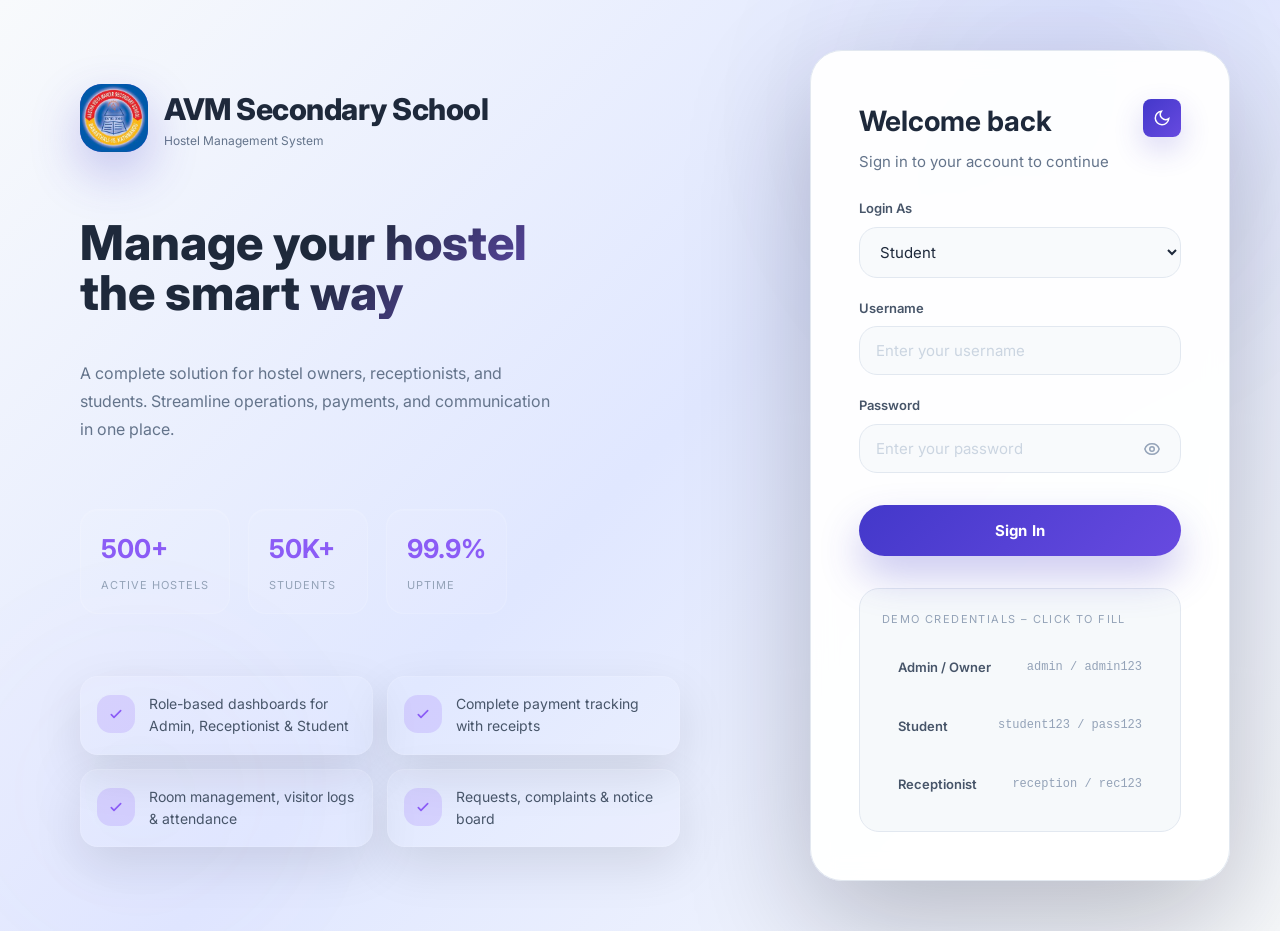
==== login.html @ 101026a2 "chagned index to login.html" ====
<!DOCTYPE html>
<html lang="en">
<head>
  <meta charset="UTF-8">
  <meta name="viewport" content="width=device-width, initial-scale=1.0">
  <title>Aastha Vidhya Mandir – Login</title>
  <link rel="stylesheet" href="styles.css">
</head>
<body>
<div class="login-page animate-gradient">
  <!-- Left Panel -->
  <div class="login-left">
    <div class="login-logo">
      <div class="login-logo-icon" id="loginLogoIcon">
        <img class="login-logo-img" src="logo.png" alt="AVM Logo" onerror="this.style.display='none'; this.parentElement.classList.add('logo-fallback');">
        <svg class="logo-fallback-icon" fill="none" viewBox="0 0 24 24" stroke="currentColor"><path stroke-linecap="round" stroke-linejoin="round" stroke-width="2" d="M3 12l2-2m0 0l7-7 7 7M5 10v10a1 1 0 001 1h3m10-11l2 2m-2-2v10a1 1 0 01-1 1h-3m-6 0a1 1 0 001-1v-4a1 1 0 011-1h2a1 1 0 011 1v4a1 1 0 001 1m-6 0h6"/></svg>
      </div>
      <div>
        <div class="login-logo-name">AVM Secondary School</div>
        <div class="login-logo-sub">Hostel Management System</div>
      </div>
    </div>

    <div class="login-headline">Manage your hostel<br>the smart way</div>
    <div class="login-subtext">A complete solution for hostel owners, receptionists, and students. Streamline operations, payments, and communication in one place.</div>

    <div class="login-stats">
      <div class="login-stat">
        <div class="login-stat-num">500+</div>
        <div class="login-stat-label">Active Hostels</div>
      </div>
      <div class="login-stat">
        <div class="login-stat-num">50K+</div>
        <div class="login-stat-label">Students</div>
      </div>
      <div class="login-stat">
        <div class="login-stat-num">99.9%</div>
        <div class="login-stat-label">Uptime</div>
      </div>
    </div>

    <div class="login-features">
      <div class="login-feature">
        <div class="login-feature-icon"><svg fill="none" viewBox="0 0 24 24" stroke="currentColor"><path stroke-linecap="round" stroke-linejoin="round" stroke-width="2.5" d="M5 13l4 4L19 7"/></svg></div>
        Role-based dashboards for Admin, Receptionist & Student
      </div>
      <div class="login-feature">
        <div class="login-feature-icon"><svg fill="none" viewBox="0 0 24 24" stroke="currentColor"><path stroke-linecap="round" stroke-linejoin="round" stroke-width="2.5" d="M5 13l4 4L19 7"/></svg></div>
        Complete payment tracking with receipts
      </div>
      <div class="login-feature">
        <div class="login-feature-icon"><svg fill="none" viewBox="0 0 24 24" stroke="currentColor"><path stroke-linecap="round" stroke-linejoin="round" stroke-width="2.5" d="M5 13l4 4L19 7"/></svg></div>
        Room management, visitor logs & attendance
      </div>
      <div class="login-feature">
        <div class="login-feature-icon"><svg fill="none" viewBox="0 0 24 24" stroke="currentColor"><path stroke-linecap="round" stroke-linejoin="round" stroke-width="2.5" d="M5 13l4 4L19 7"/></svg></div>
        Requests, complaints & notice board
      </div>
    </div>
  </div>

  <!-- Right Panel -->
  <div class="login-right">
    <div class="login-card">
      <div class="login-card-header">
        <div>
          <div class="login-card-title">Welcome back</div>
          <div class="login-card-subtitle">Sign in to your account to continue</div>
        </div>
        <button class="theme-toggle-btn card-theme-toggle" id="themeToggleBtn" onclick="toggleTheme()" title="Toggle dark/light mode"></button>
      </div>

      <form id="loginForm" onsubmit="handleLogin(event)">
        <div class="form-group">
          <label class="form-label" for="role">Login As</label>
          <select class="form-control" id="role" required>
            <option value="student">Student</option>
            <option value="admin">Admin / Owner</option>
            <option value="receptionist">Receptionist</option>
          </select>
        </div>

        <div class="form-group">
          <label class="form-label" for="username">Username</label>
          <input class="form-control" type="text" id="username" placeholder="Enter your username" autocomplete="username" required>
        </div>

        <div class="form-group">
          <label class="form-label" for="password">Password</label>
          <div class="password-wrapper">
            <input class="form-control" type="password" id="password" placeholder="Enter your password" autocomplete="current-password" required>
            <button type="button" class="password-toggle" id="passwordToggle" onclick="togglePassword()">
              <svg fill="none" viewBox="0 0 24 24" stroke="currentColor" width="18" height="18"><path stroke-linecap="round" stroke-linejoin="round" stroke-width="2" d="M15 12a3 3 0 11-6 0 3 3 0 016 0z"/><path stroke-linecap="round" stroke-linejoin="round" stroke-width="2" d="M2.458 12C3.732 7.943 7.523 5 12 5c4.478 0 8.268 2.943 9.542 7-1.274 4.057-5.064 7-9.542 7-4.477 0-8.268-2.943-9.542-7z"/></svg>
            </button>
          </div>
        </div>

        <button type="submit" class="btn-login">Sign In</button>
      </form>

      <div class="demo-creds">
        <div class="demo-creds-title">Demo Credentials – Click to fill</div>
        <div class="demo-cred-item" onclick="fillCred('admin','admin123','admin')">
          <span class="role">Admin / Owner</span>
          <span class="creds">admin / admin123</span>
        </div>
        <div class="demo-cred-item" onclick="fillCred('student123','pass123','student')">
          <span class="role">Student</span>
          <span class="creds">student123 / pass123</span>
        </div>
        <div class="demo-cred-item" onclick="fillCred('reception','rec123','receptionist')">
          <span class="role">Receptionist</span>
          <span class="creds">reception / rec123</span>
        </div>
      </div>
    </div>
  </div>
</div>

<div class="notifications-container"></div>
<script src="script.js"></script>
</body>
</html>
---- styles.css ----
/* ==========================================
   HOSTEL MANAGEMENT SYSTEM - MODERN STYLES
   ========================================== */

@import url('https://fonts.googleapis.com/css2?family=Inter:wght@300;400;500;600;700;800&display=swap');

:root {
  --primary: #4338ca;
  --primary-dark: #312e81;
  --primary-light: #c7d2fe;
  --secondary: #8b5cf6;
  --success: #10b981;
  --success-light: #d1fae5;
  --warning: #f59e0b;
  --warning-light: #fef3c7;
  --danger: #ef4444;
  --danger-light: #fee2e2;
  --info: #0ea5e9;
  --info-light: #bae6fd;
  --sidebar-bg: #0b1226;
  --sidebar-width: 260px;
  --bg: #eff6ff;
  --surface: #ffffff;
  --surface-2: #f8fafc;
  --text: #1e293b;
  --text-2: #475569;
  --text-3: #64748b;
  --border: #e2e8f0;
  --border-dark: #cbd5e1;
  --shadow-sm: 0 1px 2px rgba(0,0,0,0.05);
  --shadow: 0 1px 3px rgba(0,0,0,0.1),0 1px 2px rgba(0,0,0,0.06);
  --shadow-md: 0 4px 6px rgba(0,0,0,0.07),0 2px 4px rgba(0,0,0,0.06);
  --shadow-lg: 0 10px 15px rgba(0,0,0,0.1),0 4px 6px rgba(0,0,0,0.05);
  --shadow-xl: 0 20px 25px rgba(0,0,0,0.1),0 10px 10px rgba(0,0,0,0.04);
  --radius: 8px;
  --radius-lg: 12px;
  --radius-xl: 16px;
  --radius-full: 9999px;
  --transition: all 0.2s ease;
} 

/* Dark Mode */
[data-theme="dark"] {
  --bg: #0a0e27;
  --surface: #151e3f;
  --surface-2: #1e293b;
  --text: #f1f5f9;
  --text-2: #cbd5e1;
  --text-3: #94a3b8;
  --border: #2d3b54;
  --border-dark: #3d4f66;
  --shadow: 0 1px 3px rgba(0,0,0,0.4),0 1px 2px rgba(0,0,0,0.3);
  --shadow-md: 0 4px 6px rgba(0,0,0,0.4),0 2px 4px rgba(0,0,0,0.3);
  --shadow-lg: 0 10px 15px rgba(0,0,0,0.4),0 4px 6px rgba(0,0,0,0.3);
  --shadow-xl: 0 20px 25px rgba(0,0,0,0.4),0 10px 10px rgba(0,0,0,0.3);
}

[data-theme="dark"] .sidebar {
  --sidebar-bg: #0f1729;
}

[data-theme="dark"] .topbar {
  background: #151e3f;
  border-bottom-color: #2d3b54;
}

/* Light Mode - Sidebar & Menu */
[data-theme="light"] .sidebar {
  background: #ffffff;
  border-right: 1px solid #e2e8f0;
}

[data-theme="light"] .sidebar-header,
[data-theme="light"] .sidebar-footer {
  border-color: #e2e8f0;
}

[data-theme="light"] .sidebar-logo {
  background: linear-gradient(135deg,var(--primary),var(--secondary));
}

[data-theme="light"] .sidebar-brand,
[data-theme="light"] .sidebar-brand-sub,
[data-theme="light"] .sidebar-user-name,
[data-theme="light"] .sidebar-user-role,
[data-theme="light"] .sidebar-logout,
[data-theme="light"] .sidebar-section-label {
  color: #1e293b;
}

[data-theme="light"] .sidebar-user {
  background: #f8fafc;
}

[data-theme="light"] .sidebar-logout {
  color: #475569;
}

[data-theme="light"] .nav-item {
  color: #475569;
  background: transparent;
}

[data-theme="light"] .nav-item:hover,
[data-theme="light"] .nav-item.active {
  background: #eff6ff;
  color: var(--primary);
}

[data-theme="light"] .nav-item svg {
  color: #475569;
}

[data-theme="light"] .nav-item.active svg,
[data-theme="light"] .nav-item:hover svg {
  color: var(--primary);
}

[data-theme="light"] .topbar {
  background: #ffffff;
  border-bottom-color: #e2e8f0;
}

[data-theme="light"] .topbar-title,
[data-theme="light"] .topbar-search input,
[data-theme="light"] .topbar-btn,
[data-theme="light"] .topbar-user-name {
  color: #1e293b;
}

[data-theme="light"] .topbar-btn {
  background: #f8fafc;
  border-color: #e2e8f0;
}

[data-theme="light"] .topbar-btn:hover {
  background: #e2e8f0;
}

[data-theme="light"] .topbar-search {
  background: #f8fafc;
  border-color: #e2e8f0;
}

[data-theme="light"] .topbar-search svg {
  color: #94a3b8;
}

/* Light Mode - Login Page */
[data-theme="light"] .login-page {
  background: linear-gradient(135deg,#f8fafc 0%,#e0e7ff 50%,#f8fafc 100%);
}

[data-theme="light"] .login-page::before {
  background: radial-gradient(circle,rgba(67,56,202,0.08) 0%,transparent 70%);
}

[data-theme="light"] .login-page::after {
  background: radial-gradient(circle,rgba(139,92,246,0.05) 0%,transparent 70%);
}

[data-theme="light"] .login-left {
  color: #1e293b;
}

[data-theme="light"] .login-headline {
  background: linear-gradient(135deg,#1e293b 40%,var(--secondary));
  -webkit-background-clip: text;
  -webkit-text-fill-color: transparent;
  background-clip: text;
}

[data-theme="light"] .login-feature {
  color: #475569;
}

[data-theme="light"] .login-subtext {
  color: #64748b;
}

[data-theme="light"] .login-stat-label {
  color: #94a3b8;
}

[data-theme="light"] .login-logo-name {
  color: #1e293b;
}

[data-theme="light"] .login-logo-sub {
  color: #64748b;
}

[data-theme="light"] .login-card {
  background: rgba(255,255,255,0.95);
  border-color: #e2e8f0;
  backdrop-filter: blur(12px);
}

[data-theme="light"] .login-card-title {
  color: #1e293b;
}

[data-theme="light"] .login-card-subtitle {
  color: #64748b;
}

[data-theme="light"] .form-label {
  color: #475569;
}

[data-theme="light"] .form-control {
  background: #f8fafc;
  border-color: #e2e8f0;
  color: #1e293b;
}

[data-theme="light"] .form-control:focus {
  background: #ffffff;
  border-color: var(--primary);
}

[data-theme="light"] .form-control::placeholder {
  color: #cbd5e1;
}

[data-theme="light"] .form-control option {
  background: #ffffff;
  color: #1e293b;
}

[data-theme="light"] .password-toggle {
  color: #94a3b8;
}

[data-theme="light"] .password-toggle:hover {
  color: #475569;
}

[data-theme="light"] .btn-login {
  background: linear-gradient(135deg,var(--primary),var(--secondary));
  background-size: 200% 200%;
  animation: gradient 5s ease infinite;
  color: white;
}

[data-theme="light"] .demo-creds {
  background: rgba(241,245,249,0.6);
  border-color: #e2e8f0;
}

[data-theme="light"] .demo-creds-title {
  color: #94a3b8;
}

[data-theme="light"] .demo-cred-item {
  color: #64748b;
  border-bottom-color: #e2e8f0;
}

[data-theme="light"] .demo-cred-item:hover {
  color: #1e293b;
}

[data-theme="light"] .demo-cred-item .role {
  color: #475569;
}

[data-theme="light"] .demo-cred-item .creds {
  color: #94a3b8;
}

*{box-sizing:border-box;margin:0;padding:0}
body{font-family:'Inter',-apple-system,BlinkMacSystemFont,'Segoe UI',sans-serif;background:linear-gradient(135deg,#0b1226 0%,var(--primary-dark) 50%,#0b1226 100%);background-attachment:fixed;color:var(--text);line-height:1.6;font-size:14px}
[data-theme="light"] body{background:linear-gradient(135deg,#f8fafc 0%,#e0e7ff 50%,#f8fafc 100%)}

/* ===== LOGIN ===== */
@keyframes gradient {
  0% { background-position: 0% 50%; }
  50% { background-position: 100% 50%; }
  100% { background-position: 0% 50%; }
}

.animate-gradient {
  animation: gradient 8s ease infinite;
  background-size: 200% 200%;
}

.login-page{min-height:100vh;display:flex;background:linear-gradient(135deg,#0b1226 0%,var(--primary-dark) 50%,#0b1226 100%);position:relative;overflow:hidden;background-size:260% 260%}
.login-page::before,
.login-page::after{
  content:'';
  position:absolute;
  border-radius:50%;
  filter:blur(40px);
  opacity:0.65;
  pointer-events:none;
}
.login-page::before{width:720px;height:720px;background:radial-gradient(circle,rgba(139,92,246,0.22) 0%,transparent 60%);top:-240px;right:-140px}
.login-page::after{width:520px;height:520px;background:radial-gradient(circle,rgba(59,130,246,0.18) 0%,transparent 65%);bottom:-120px;left:-120px}
.login-left{flex:1;display:flex;flex-direction:column;justify-content:center;padding:70px 80px;color:white;position:relative;z-index:1;gap:26px}
.login-logo{display:flex;align-items:center;gap:16px;margin-bottom:40px}
.login-logo-icon{position:relative;width:68px;height:68px;background:linear-gradient(135deg,var(--primary),var(--secondary));border-radius:22px;display:flex;align-items:center;justify-content:center;box-shadow:0 20px 50px rgba(67,56,202,0.28);overflow:hidden}
.login-logo-icon img.login-logo-img{position:absolute;inset:0;width:100%;height:100%;object-fit:cover;display:block}
.login-logo-icon svg.logo-fallback-icon{width:34px;height:34px;color:white;display:none}
.login-logo-icon.logo-fallback svg.logo-fallback-icon{display:block}
.login-logo-name{font-size:30px;font-weight:800;letter-spacing:-0.5px;color:white}
.login-logo-sub{font-size:12px;color:rgba(255,255,255,0.75);margin-top:-2px}
.login-headline{font-size:48px;font-weight:800;line-height:1.05;margin-bottom:14px;background:linear-gradient(135deg,#f8fafc 40%,var(--primary-light));-webkit-background-clip:text;-webkit-text-fill-color:transparent;background-clip:text}
.login-subtext{font-size:16px;color:rgba(255,255,255,0.78);margin-bottom:40px;max-width:470px;line-height:1.75}
.login-stats{display:flex;gap:18px;flex-wrap:wrap;margin-bottom:36px}
.login-stat{min-width:120px;background:rgba(255,255,255,0.08);border:1px solid rgba(255,255,255,0.12);border-radius:18px;padding:18px 20px;box-shadow:inset 0 1px 0 rgba(255,255,255,0.08)}
.login-stat-num{font-size:26px;font-weight:700;color:var(--secondary)}
.login-stat-label{font-size:11px;color:rgba(255,255,255,0.55);text-transform:uppercase;letter-spacing:1px;margin-top:8px}
.login-features{display:grid;grid-template-columns:repeat(2,minmax(0,1fr));gap:14px}
.login-feature{display:flex;align-items:flex-start;gap:14px;color:rgba(255,255,255,0.78);font-size:14px;border-radius:18px;padding:16px;background:rgba(255,255,255,0.05);border:1px solid rgba(255,255,255,0.1);box-shadow:0 18px 50px rgba(0,0,0,0.1)}
.login-feature-icon{width:38px;height:38px;background:rgba(139,92,246,0.18);border-radius:14px;display:flex;align-items:center;justify-content:center;flex-shrink:0;margin-top:2px}
.login-feature-icon svg{width:16px;height:16px;color:var(--secondary)}
.login-right{width:520px;display:flex;align-items:center;justify-content:center;padding:50px;position:relative;z-index:1}
.login-card{background:rgba(255,255,255,0.08);backdrop-filter:blur(30px);border:1px solid rgba(255,255,255,0.14);border-radius:32px;padding:48px;width:100%;max-width:480px;box-shadow:0 40px 120px rgba(8,9,26,0.25)}
.login-card-header{display:flex;justify-content:space-between;align-items:flex-start;gap:14px;margin-bottom:24px}
.card-theme-toggle{width:44px;height:44px;border-radius:18px;padding:0}
.login-card-title{font-size:28px;font-weight:700;color:white;margin-bottom:6px}
.login-card-subtitle{color:rgba(255,255,255,0.65);font-size:15px;margin-bottom:0}
.form-group{margin-bottom:20px}
.form-label{display:block;font-size:13px;font-weight:600;color:rgba(255,255,255,0.75);margin-bottom:8px}
.form-control{width:100%;padding:14px 16px;background:rgba(255,255,255,0.1);border:1px solid rgba(255,255,255,0.14);border-radius:18px;color:white;font-size:15px;transition:var(--transition);outline:none;font-family:inherit;box-shadow:inset 0 1px 2px rgba(255,255,255,0.08)}
.form-control:focus{background:rgba(255,255,255,0.14);border-color:rgba(139,92,246,0.55);box-shadow:0 0 0 4px rgba(139,92,246,0.12)}
.form-control option{background:#1e293b;color:white}
.form-control::placeholder{color:rgba(255,255,255,0.35)}
.password-wrapper{position:relative}
.password-toggle{position:absolute;right:14px;top:50%;transform:translateY(-50%);background:none;border:none;cursor:pointer;color:rgba(255,255,255,0.45);display:flex;align-items:center;padding:6px}
.password-toggle:hover{color:white}
.password-toggle svg{width:18px;height:18px}
.btn-login{width:100%;padding:16px 18px;background:linear-gradient(135deg,var(--primary),var(--secondary));background-size:200% 200%;animation:gradient 6s ease infinite;border:none;border-radius:999px;color:white;font-size:15px;font-weight:700;cursor:pointer;transition:var(--transition);margin-top:12px;font-family:inherit;letter-spacing:0.25px;box-shadow:0 20px 40px rgba(67,56,202,0.28)}
.btn-login:hover{opacity:1;transform:translateY(-2px);box-shadow:0 24px 50px rgba(67,56,202,0.35)}
.btn-login:active{transform:translateY(0)}
.demo-creds{margin-top:32px;padding:22px;background:rgba(255,255,255,0.08);border-radius:20px;border:1px solid rgba(255,255,255,0.12)}
.demo-creds-title{font-size:11px;text-transform:uppercase;letter-spacing:1.4px;color:rgba(255,255,255,0.55);margin-bottom:14px}
.demo-cred-item{display:flex;justify-content:space-between;align-items:center;font-size:13px;color:rgba(255,255,255,0.78);padding:14px 16px;border-radius:14px;background:rgba(255,255,255,0.02);transition:var(--transition)}
.demo-cred-item + .demo-cred-item{margin-top:10px}
.demo-cred-item:hover{background:rgba(255,255,255,0.14);color:white}
.demo-cred-item .role{color:rgba(255,255,255,0.85);font-weight:600}
.demo-cred-item .creds{font-family:monospace;font-size:12px;color:rgba(255,255,255,0.65)}

/* ===== LAYOUT ===== */
.dashboard-layout{display:flex;min-height:100vh;background:transparent}

/* ===== SIDEBAR ===== */
.sidebar{width:var(--sidebar-width);background:var(--sidebar-bg);display:flex;flex-direction:column;position:fixed;top:0;left:0;bottom:0;z-index:100;overflow:hidden;transition:var(--transition)}
.sidebar-header{padding:18px 16px;display:flex;align-items:center;gap:12px;border-bottom:1px solid rgba(255,255,255,0.06);min-height:70px}
.sidebar-logo{width:38px;height:38px;background:linear-gradient(135deg,var(--primary),var(--secondary));border-radius:10px;display:flex;align-items:center;justify-content:center;flex-shrink:0}
.sidebar-logo svg{width:22px;height:22px;color:white}
.sidebar-brand{font-size:15px;font-weight:700;color:white;white-space:nowrap}
.sidebar-brand-sub{font-size:10px;color:rgba(255,255,255,0.3);white-space:nowrap}
.sidebar-nav{flex:1;padding:10px 8px;overflow-y:auto;overflow-x:hidden}
.sidebar-section-label{font-size:10px;text-transform:uppercase;letter-spacing:1px;color:rgba(255,255,255,0.22);padding:12px 10px 5px;white-space:nowrap}
.nav-item{display:flex;align-items:center;gap:12px;padding:9px 12px;border-radius:var(--radius);cursor:pointer;transition:var(--transition);color:rgba(255,255,255,0.48);margin-bottom:1px;border:none;background:none;width:100%;text-align:left;font-size:13.5px;font-family:inherit;white-space:nowrap}
.nav-item:hover{background:rgba(255,255,255,0.06);color:rgba(255,255,255,0.82)}
.nav-item.active{background:rgba(67,56,202,0.18);color:var(--secondary)}
.nav-item svg{width:17px;height:17px;flex-shrink:0}
body[data-theme="light"] .sidebar{background:#ffffff!important;border-right:1px solid #e2e8f0!important}
body[data-theme="light"] .sidebar-header,body[data-theme="light"] .sidebar-footer{border-color:#e2e8f0!important}
body[data-theme="light"] .sidebar-user{background:#f8fafc!important}
body[data-theme="light"] .sidebar-section-label,body[data-theme="light"] .sidebar-brand,body[data-theme="light"] .sidebar-brand-sub,body[data-theme="light"] .sidebar-user-name,body[data-theme="light"] .sidebar-user-role,body[data-theme="light"] .sidebar-logout{color:#1e293b!important}
body[data-theme="light"] .nav-item{color:#475569!important;background:transparent!important}
body[data-theme="light"] .nav-item:hover,body[data-theme="light"] .nav-item.active{background:#eff6ff!important;color:var(--primary)!important}
body[data-theme="light"] .nav-item svg,body[data-theme="light"] .nav-item:hover svg,body[data-theme="light"] .nav-item.active svg{color:var(--primary)!important}
.nav-badge{margin-left:auto;background:var(--danger);color:white;font-size:10px;font-weight:700;padding:1px 7px;border-radius:var(--radius-full);min-width:18px;text-align:center}
.sidebar-footer{padding:10px 8px;border-top:1px solid rgba(255,255,255,0.06)}
.sidebar-user{display:flex;align-items:center;gap:10px;padding:10px 12px;border-radius:var(--radius);background:rgba(255,255,255,0.04)}
.sidebar-user-avatar{width:34px;height:34px;border-radius:50%;background:linear-gradient(135deg,var(--primary),var(--secondary));display:flex;align-items:center;justify-content:center;font-size:13px;font-weight:700;color:white;flex-shrink:0}
.sidebar-user-info{overflow:hidden;flex:1}
.sidebar-user-name{font-size:13px;font-weight:600;color:white;white-space:nowrap;overflow:hidden;text-overflow:ellipsis}
.sidebar-user-role{font-size:11px;color:rgba(255,255,255,0.35)}
.sidebar-logout{display:flex;align-items:center;gap:8px;padding:8px 12px;border-radius:var(--radius);cursor:pointer;transition:var(--transition);color:rgba(255,255,255,0.35);border:none;background:none;width:100%;font-size:13px;font-family:inherit;margin-top:4px}
.sidebar-logout:hover{background:rgba(239,68,68,0.12);color:#fca5a5}
.sidebar-logout svg{width:16px;height:16px}

/* ===== MAIN CONTENT ===== */
.main-content{flex:1;margin-left:var(--sidebar-width);display:flex;flex-direction:column;min-height:100vh}

/* ===== TOPBAR ===== */
.topbar{height:70px;background:var(--surface);border-bottom:1px solid var(--border);display:flex;align-items:center;padding:0 24px;position:sticky;top:0;z-index:50;gap:12px}
.topbar-menu-btn{display:none;width:36px;height:36px;border:none;background:none;cursor:pointer;color:var(--text-2);border-radius:var(--radius);align-items:center;justify-content:center}
.topbar-menu-btn svg{width:20px;height:20px}
.topbar-title{font-size:18px;font-weight:700;color:var(--text);flex:1}
.topbar-search{display:flex;align-items:center;gap:8px;background:var(--bg);border:1px solid var(--border);border-radius:var(--radius-full);padding:8px 14px;min-width:200px;max-width:300px;flex:1}
.topbar-search svg{width:15px;height:15px;color:var(--text-3);flex-shrink:0}
.topbar-search input{border:none;background:none;font-size:13px;color:var(--text);outline:none;width:100%;font-family:inherit}
.topbar-search input::placeholder{color:var(--text-3)}
.topbar-actions{display:flex;align-items:center;gap:8px}
.topbar-btn{width:38px;height:38px;border-radius:var(--radius);border:1px solid var(--border);background:var(--surface);display:flex;align-items:center;justify-content:center;cursor:pointer;transition:var(--transition);color:var(--text-2);position:relative}
.topbar-btn:hover{background:var(--bg)}
.topbar-btn svg{width:17px;height:17px}
.topbar-btn .dot{position:absolute;top:7px;right:7px;width:8px;height:8px;background:var(--danger);border-radius:50%;border:2px solid white}
.topbar-user{display:flex;align-items:center;gap:8px;padding:5px 10px;border-radius:var(--radius);cursor:pointer;transition:var(--transition);border:1px solid var(--border)}
.topbar-user:hover{background:var(--bg)}
.topbar-user-avatar{width:30px;height:30px;border-radius:50%;background:linear-gradient(135deg,var(--primary),var(--secondary));display:flex;align-items:center;justify-content:center;font-size:12px;font-weight:700;color:white}
.topbar-user-name{font-size:13px;font-weight:600;color:var(--text)}

/* ===== THEME TOGGLE ===== */
.theme-toggle-btn{width:38px;height:38px;border-radius:var(--radius);border:1px solid var(--border);background:var(--surface);display:flex;align-items:center;justify-content:center;cursor:pointer;transition:var(--transition);color:var(--primary);font-size:18px;line-height:1}
.theme-toggle-btn:hover{background:var(--bg);color:var(--primary);opacity:0.8}
.theme-toggle-btn svg{width:18px;height:18px;stroke-width:2}
.card-theme-toggle{background:linear-gradient(135deg,var(--primary),var(--secondary));background-size:200% 200%;animation:gradient 6s ease infinite;color:white;border:none;box-shadow:0 12px 30px rgba(67,56,202,0.2)}
.card-theme-toggle:hover{opacity:1;transform:translateY(-1px);box-shadow:0 14px 34px rgba(67,56,202,0.26)}

/* ===== PAGE CONTENT ===== */
.page-content{flex:1;padding:24px}
.page{display:none}
.page.active{display:block;animation:fadeIn 0.2s ease}
@keyframes fadeIn{from{opacity:0;transform:translateY(4px)}to{opacity:1;transform:translateY(0)}}
.page-header{display:flex;align-items:flex-start;justify-content:space-between;margin-bottom:22px;flex-wrap:wrap;gap:12px}
.page-header-left h2{font-size:20px;font-weight:700;color:var(--text)}
.page-header-left p{font-size:13px;color:var(--text-2);margin-top:3px}
.page-header-right{display:flex;gap:8px;flex-wrap:wrap;align-items:center}

/* ===== STATS ===== */
.stats-grid{display:grid;grid-template-columns:repeat(auto-fit,minmax(210px,1fr));gap:16px;margin-bottom:22px}
.stat-card{background:var(--surface);border-radius:var(--radius-lg);padding:20px;box-shadow:var(--shadow);border:1px solid var(--border);display:flex;align-items:center;gap:16px;transition:var(--transition)}
.stat-card:hover{box-shadow:var(--shadow-md);transform:translateY(-1px)}
.stat-icon{width:50px;height:50px;border-radius:var(--radius-lg);display:flex;align-items:center;justify-content:center;flex-shrink:0}
.stat-icon svg{width:23px;height:23px}
.stat-icon.blue{background:var(--primary-light);color:var(--primary)}
.stat-icon.green{background:var(--success-light);color:var(--success)}
.stat-icon.orange{background:var(--warning-light);color:var(--warning)}
.stat-icon.red{background:var(--danger-light);color:var(--danger)}
.stat-icon.purple{background:#ede9fe;color:var(--secondary)}
.stat-icon.cyan{background:var(--info-light);color:var(--info)}
.stat-body{flex:1;min-width:0}
.stat-value{font-size:23px;font-weight:700;color:var(--text);line-height:1.2}
.stat-label{font-size:12px;color:var(--text-2);margin-top:3px}
.stat-change{font-size:11px;margin-top:5px;display:flex;align-items:center;gap:3px}
.stat-change.up{color:var(--success)}
.stat-change.down{color:var(--danger)}

/* ===== CARDS ===== */
.card{background:var(--surface);border-radius:var(--radius-lg);box-shadow:var(--shadow);border:1px solid var(--border);overflow:hidden}
.card-header{padding:16px 20px;border-bottom:1px solid var(--border);display:flex;align-items:center;justify-content:space-between;gap:12px;flex-wrap:wrap}
.card-title{font-size:15px;font-weight:600;color:var(--text)}
.card-subtitle{font-size:12px;color:var(--text-2);margin-top:2px}
.card-body{padding:20px}
.card-footer{padding:14px 20px;border-top:1px solid var(--border);background:var(--bg)}
.grid-2{display:grid;grid-template-columns:1fr 1fr;gap:20px}
.grid-3{display:grid;grid-template-columns:1fr 1fr 1fr;gap:20px}

/* ===== TABLES ===== */
.table-wrapper{overflow-x:auto}
table{width:100%;border-collapse:collapse;font-size:13.5px}
thead th{background:var(--bg);color:var(--text-2);font-weight:600;font-size:11px;text-transform:uppercase;letter-spacing:0.6px;padding:10px 16px;text-align:left;border-bottom:1px solid var(--border);white-space:nowrap}
tbody td{padding:12px 16px;border-bottom:1px solid var(--border);color:var(--text);vertical-align:middle}
tbody tr:last-child td{border-bottom:none}
tbody tr:hover{background:var(--surface-2)}
.td-name{display:flex;align-items:center;gap:10px}
.avatar{width:34px;height:34px;border-radius:50%;background:linear-gradient(135deg,var(--primary),var(--secondary));display:flex;align-items:center;justify-content:center;font-size:13px;font-weight:700;color:white;flex-shrink:0}
.avatar.green{background:linear-gradient(135deg,var(--success),#059669)}
.avatar.orange{background:linear-gradient(135deg,var(--warning),#d97706)}
.avatar.red{background:linear-gradient(135deg,var(--danger),#dc2626)}
.avatar.purple{background:linear-gradient(135deg,var(--secondary),#6d28d9)}
.avatar.sm{width:28px;height:28px;font-size:11px}
.td-sub{font-size:11px;color:var(--text-3);margin-top:1px}

/* ===== BADGES ===== */
.badge{display:inline-flex;align-items:center;gap:4px;padding:3px 9px;border-radius:var(--radius-full);font-size:11px;font-weight:600;text-transform:uppercase;letter-spacing:0.3px;white-space:nowrap}
.badge-success{background:var(--success-light);color:#059669}
.badge-warning{background:var(--warning-light);color:#d97706}
.badge-danger{background:var(--danger-light);color:#dc2626}
.badge-info{background:var(--info-light);color:#0891b2}
.badge-secondary{background:#f1f5f9;color:#64748b}
.badge-purple{background:#ede9fe;color:var(--secondary)}
.badge-dot{width:6px;height:6px;border-radius:50%;background:currentColor}

/* ===== BUTTONS ===== */
.btn{display:inline-flex;align-items:center;gap:6px;padding:8px 16px;border-radius:var(--radius);font-size:13px;font-weight:600;cursor:pointer;transition:var(--transition);border:1px solid transparent;white-space:nowrap;text-decoration:none;font-family:inherit}
.btn svg{width:15px;height:15px}
.btn-primary{background:var(--primary);color:white;border-color:var(--primary)}
.btn-primary:hover{background:var(--primary-dark);border-color:var(--primary-dark);box-shadow:0 4px 12px rgba(37,99,235,0.3)}
.btn-success{background:var(--success);color:white;border-color:var(--success)}
.btn-success:hover{background:#059669;box-shadow:0 4px 12px rgba(16,185,129,0.3)}
.btn-danger{background:var(--danger);color:white;border-color:var(--danger)}
.btn-danger:hover{background:#dc2626;box-shadow:0 4px 12px rgba(239,68,68,0.3)}
.btn-warning{background:var(--warning);color:white;border-color:var(--warning)}
.btn-warning:hover{background:#d97706}
.btn-secondary{background:var(--surface);color:var(--text-2);border-color:var(--border)}
.btn-secondary:hover{background:var(--bg)}
.btn-outline{background:transparent;color:var(--primary);border-color:var(--primary)}
.btn-outline:hover{background:var(--primary);color:white}
.btn-ghost{background:transparent;border-color:transparent;color:var(--text-2)}
.btn-ghost:hover{background:var(--bg)}
.btn-sm{padding:5px 10px;font-size:12px}
.btn-sm svg{width:13px;height:13px}
.btn-icon{padding:7px}
.btn-group{display:flex;gap:6px}

/* ===== FORMS ===== */
.form-group-d{margin-bottom:16px}
.form-label-d{display:block;font-size:13px;font-weight:500;color:var(--text-2);margin-bottom:5px}
.input,select.input,textarea.input{width:100%;padding:9px 12px;border:1px solid var(--border);border-radius:var(--radius);font-size:13.5px;color:var(--text);background:var(--surface);transition:var(--transition);outline:none;font-family:inherit}
.input:focus,select.input:focus,textarea.input:focus{border-color:var(--primary);box-shadow:0 0 0 3px rgba(67,56,202,0.1)}
textarea.input{resize:vertical;min-height:80px}
.input-row{display:grid;grid-template-columns:1fr 1fr;gap:12px}
.input-group{display:flex;gap:8px}
.input-group .input{flex:1}
.form-hint{font-size:11px;color:var(--text-3);margin-top:4px}

/* ===== MODALS ===== */
.modal-overlay{display:none;position:fixed;inset:0;background:rgba(15,23,42,0.6);backdrop-filter:blur(4px);z-index:1000;align-items:center;justify-content:center;padding:20px}
.modal-overlay.open{display:flex}
.modal{background:var(--surface);border-radius:var(--radius-xl);box-shadow:var(--shadow-xl);width:100%;max-width:500px;max-height:90vh;overflow-y:auto;animation:modalIn 0.2s ease}
.modal.modal-lg{max-width:680px}
.modal.modal-sm{max-width:380px}
@keyframes modalIn{from{opacity:0;transform:scale(0.95) translateY(-8px)}to{opacity:1;transform:scale(1) translateY(0)}}
.modal-header{padding:20px 24px;border-bottom:1px solid var(--border);display:flex;align-items:center;justify-content:space-between;gap:12px}
.modal-title{font-size:16px;font-weight:700;color:var(--text)}
.modal-close{width:30px;height:30px;border-radius:50%;border:none;background:var(--bg);cursor:pointer;display:flex;align-items:center;justify-content:center;color:var(--text-2);transition:var(--transition)}
.modal-close:hover{background:var(--danger-light);color:var(--danger)}
.modal-close svg{width:16px;height:16px}
.modal-body{padding:24px}
.modal-footer{padding:16px 24px;border-top:1px solid var(--border);display:flex;justify-content:flex-end;gap:10px}

/* ===== NOTIFICATIONS ===== */
.notifications-container{position:fixed;top:16px;right:16px;z-index:9999;display:flex;flex-direction:column;gap:8px;max-width:360px;min-width:300px}
.notification{background:var(--surface);border-radius:var(--radius-lg);box-shadow:var(--shadow-lg);padding:14px 16px;display:flex;align-items:flex-start;gap:12px;border-left:4px solid;animation:slideInRight 0.3s ease}
@keyframes slideInRight{from{opacity:0;transform:translateX(100%)}to{opacity:1;transform:translateX(0)}}
.notification.hide{animation:slideOutRight 0.3s ease forwards}
@keyframes slideOutRight{to{opacity:0;transform:translateX(110%)}}
.notification.success{border-color:var(--success)}.notification.error{border-color:var(--danger)}.notification.warning{border-color:var(--warning)}.notification.info{border-color:var(--primary)}
.notification-icon{flex-shrink:0;margin-top:1px}
.notification-icon svg{width:18px;height:18px}
.notification.success .notification-icon{color:var(--success)}.notification.error .notification-icon{color:var(--danger)}.notification.warning .notification-icon{color:var(--warning)}.notification.info .notification-icon{color:var(--primary)}
.notification-body{flex:1}
.notification-title{font-size:13px;font-weight:600;color:var(--text)}
.notification-msg{font-size:12px;color:var(--text-2);margin-top:2px;line-height:1.5}
.notification-close{background:none;border:none;cursor:pointer;color:var(--text-3);padding:0;flex-shrink:0}
.notification-close svg{width:14px;height:14px}

/* ===== FILTER BAR ===== */
.filter-bar{display:flex;gap:10px;margin-bottom:16px;flex-wrap:wrap;align-items:center}
.search-box{flex:1;min-width:180px;display:flex;align-items:center;gap:8px;background:var(--surface);border:1px solid var(--border);border-radius:var(--radius);padding:8px 12px}
.search-box svg{width:15px;height:15px;color:var(--text-3);flex-shrink:0}
.search-box input{border:none;background:none;font-size:13px;color:var(--text);outline:none;width:100%;font-family:inherit}
.search-box input::placeholder{color:var(--text-3)}
select.filter-select{padding:8px 10px;border:1px solid var(--border);border-radius:var(--radius);font-size:13px;color:var(--text);background:var(--surface);outline:none;cursor:pointer;font-family:inherit}

/* ===== QUICK ACTIONS ===== */
.quick-actions{display:grid;grid-template-columns:repeat(auto-fit,minmax(145px,1fr));gap:14px;margin-bottom:22px}
.quick-action-card{background:var(--surface);border-radius:var(--radius-lg);padding:20px 16px;text-align:center;cursor:pointer;transition:var(--transition);border:1px solid var(--border);box-shadow:var(--shadow)}
.quick-action-card:hover{transform:translateY(-2px);box-shadow:var(--shadow-md)}
.qa-icon{width:50px;height:50px;border-radius:var(--radius-lg);display:flex;align-items:center;justify-content:center;margin:0 auto 12px}
.qa-icon svg{width:24px;height:24px}
.quick-action-card.blue .qa-icon{background:var(--primary-light);color:var(--primary)}
.quick-action-card.green .qa-icon{background:var(--success-light);color:var(--success)}
.quick-action-card.orange .qa-icon{background:var(--warning-light);color:var(--warning)}
.quick-action-card.red .qa-icon{background:var(--danger-light);color:var(--danger)}
.quick-action-card.purple .qa-icon{background:#ede9fe;color:var(--secondary)}
.quick-action-card.cyan .qa-icon{background:var(--info-light);color:var(--info)}
.qa-label{font-size:13px;font-weight:600;color:var(--text)}
.qa-sub{font-size:11px;color:var(--text-3);margin-top:3px}

/* ===== ROOMS ===== */
.rooms-grid{display:grid;grid-template-columns:repeat(auto-fill,minmax(270px,1fr));gap:16px}
.room-card{background:var(--surface);border-radius:var(--radius-lg);border:1px solid var(--border);box-shadow:var(--shadow);overflow:hidden;transition:var(--transition)}
.room-card:hover{box-shadow:var(--shadow-md)}
.room-card-header{padding:16px;background:linear-gradient(135deg,var(--primary),var(--secondary));color:white}
.room-card-top{display:flex;justify-content:space-between;align-items:flex-start}
.room-card-number{font-size:22px;font-weight:700}
.room-card-type{font-size:12px;opacity:0.75;margin-top:2px}
.room-card-rent{font-size:18px;font-weight:700}
.room-card-rent-label{font-size:11px;opacity:0.7}
.room-card-body{padding:14px 16px}
.room-info-row{display:flex;justify-content:space-between;font-size:13px;padding:5px 0;border-bottom:1px solid var(--border);color:var(--text-2)}
.room-info-row:last-child{border-bottom:none}
.room-info-row strong{color:var(--text)}
.room-amenities{display:flex;flex-wrap:wrap;gap:5px;margin-top:10px}
.amenity-tag{background:var(--bg);color:var(--text-2);font-size:11px;padding:2px 8px;border-radius:var(--radius-full);border:1px solid var(--border)}
.room-card-footer{padding:12px 16px;border-top:1px solid var(--border);display:flex;gap:8px;background:var(--bg)}
.room-occupancy{margin-top:10px}
.occupancy-text{font-size:12px;color:var(--text-2);display:flex;justify-content:space-between;margin-bottom:4px}
.progress-bar{height:6px;background:var(--border);border-radius:var(--radius-full);overflow:hidden}
.progress-fill{height:100%;border-radius:var(--radius-full);background:linear-gradient(90deg,var(--primary),var(--secondary));transition:width 0.5s ease}
.progress-fill.green{background:linear-gradient(90deg,var(--success),#059669)}
.progress-fill.orange{background:linear-gradient(90deg,var(--warning),#d97706)}
.progress-fill.red{background:linear-gradient(90deg,var(--danger),#dc2626)}

/* ===== INFO LIST ===== */
.info-row{display:flex;justify-content:space-between;align-items:center;padding:10px 0;border-bottom:1px solid var(--border);font-size:13.5px}
.info-row:last-child{border-bottom:none}
.info-label{color:var(--text-2)}
.info-value{color:var(--text);font-weight:500;text-align:right}

/* ===== PAYMENT ===== */
.payment-hero{background:linear-gradient(135deg,#1e293b,var(--primary) 50%,var(--secondary));color:white;border-radius:var(--radius-lg);padding:28px;margin-bottom:20px;position:relative;overflow:hidden}
.payment-hero::after{content:'₹';position:absolute;right:20px;top:50%;transform:translateY(-50%);font-size:100px;opacity:0.07;font-weight:700;pointer-events:none}
.payment-label{font-size:13px;opacity:0.75}
.payment-amount{font-size:38px;font-weight:800;margin:6px 0;letter-spacing:-1px}
.payment-due-date{font-size:12px;opacity:0.6}
.payment-methods{display:grid;grid-template-columns:repeat(auto-fit,minmax(120px,1fr));gap:10px;margin:14px 0}
.payment-method-card{border:2px solid var(--border);border-radius:var(--radius);padding:12px;text-align:center;cursor:pointer;transition:var(--transition);background:var(--surface)}
.payment-method-card:hover{border-color:var(--primary)}
.payment-method-card.selected{border-color:var(--primary);background:var(--primary-light)}
.payment-method-card svg{width:22px;height:22px;color:var(--text-2);margin-bottom:6px}
.payment-method-card.selected svg{color:var(--primary)}
.payment-method-name{font-size:12px;font-weight:600;color:var(--text)}

/* ===== NOTICE BOARD ===== */
.notice-item{padding:14px 16px;border-radius:var(--radius);border-left:4px solid;background:var(--bg);margin-bottom:10px;transition:var(--transition)}
.notice-item:hover{box-shadow:var(--shadow-sm)}
.notice-item.info{border-color:var(--primary)}.notice-item.warning{border-color:var(--warning)}.notice-item.success{border-color:var(--success)}.notice-item.danger{border-color:var(--danger)}
.notice-title{font-weight:600;font-size:14px;color:var(--text);display:flex;justify-content:space-between;align-items:center}
.notice-body{font-size:13px;color:var(--text-2);margin-top:5px;line-height:1.6}
.notice-meta{font-size:11px;color:var(--text-3);margin-top:8px}

/* ===== ACTIVITY FEED ===== */
.activity-item{display:flex;gap:12px;padding:11px 0;border-bottom:1px solid var(--border)}
.activity-item:last-child{border-bottom:none}
.activity-dot{width:10px;height:10px;border-radius:50%;flex-shrink:0;margin-top:4px}
.activity-dot.green{background:var(--success)}.activity-dot.blue{background:var(--primary)}.activity-dot.orange{background:var(--warning)}.activity-dot.red{background:var(--danger)}.activity-dot.purple{background:var(--secondary)}
.activity-body{flex:1}
.activity-text{font-size:13px;color:var(--text);line-height:1.5}
.activity-time{font-size:11px;color:var(--text-3);margin-top:3px}

/* ===== CHART ===== */
.chart-container{position:relative;min-height:250px}

/* ===== TABS ===== */
.tabs{display:flex;gap:2px;border-bottom:1px solid var(--border);margin-bottom:20px}
.tab-btn{padding:10px 16px;border:none;background:none;font-size:13px;font-weight:500;color:var(--text-2);cursor:pointer;border-bottom:2px solid transparent;margin-bottom:-1px;transition:var(--transition);font-family:inherit}
.tab-btn:hover{color:var(--primary)}
.tab-btn.active{color:var(--primary);border-bottom-color:var(--primary)}

/* ===== EMPTY STATE ===== */
.empty-state{text-align:center;padding:48px 24px;color:var(--text-3)}
.empty-state svg{width:56px;height:56px;margin-bottom:16px;opacity:0.35}
.empty-state h3{font-size:15px;color:var(--text-2);margin-bottom:8px}
.empty-state p{font-size:13px}

/* ===== PROFILE ===== */
.profile-avatar-section{text-align:center;padding:28px 20px 20px;border-bottom:1px solid var(--border)}
.profile-avatar-large{width:80px;height:80px;border-radius:50%;background:linear-gradient(135deg,var(--primary),var(--secondary));display:flex;align-items:center;justify-content:center;font-size:30px;font-weight:700;color:white;margin:0 auto 12px;box-shadow:0 0 0 4px var(--primary-light)}
.profile-name{font-size:18px;font-weight:700;color:var(--text)}
.profile-role{font-size:13px;color:var(--text-2);margin-top:3px}
.profile-badge{display:inline-block;margin-top:8px;padding:3px 12px;border-radius:var(--radius-full);font-size:11px;font-weight:600}

/* ===== UTILITIES ===== */
.divider{border:none;border-top:1px solid var(--border);margin:16px 0}
.text-muted{color:var(--text-3)}
.text-sm{font-size:12px}
.fw-600{font-weight:600}
.fw-700{font-weight:700}
.mt-12{margin-top:12px}.mt-16{margin-top:16px}.mt-20{margin-top:20px}
.mb-12{margin-bottom:12px}.mb-16{margin-bottom:16px}.mb-20{margin-bottom:20px}
.flex{display:flex}.flex-center{display:flex;align-items:center;justify-content:center}
.flex-between{display:flex;align-items:center;justify-content:space-between}
.flex-end{display:flex;align-items:center;justify-content:flex-end}
.gap-6{gap:6px}.gap-8{gap:8px}.gap-12{gap:12px}.gap-16{gap:16px}
.w-full{width:100%}
.text-right{text-align:right}.text-center{text-align:center}
.color-success{color:var(--success)}.color-danger{color:var(--danger)}.color-warning{color:var(--warning)}.color-primary{color:var(--primary)}

/* ===== RESPONSIVE ===== */
@media(max-width:1024px){.grid-3{grid-template-columns:1fr 1fr}}
@media(max-width:768px){
  .sidebar{transform:translateX(-100%);transition:transform 0.3s ease}
  .sidebar.mobile-open{transform:translateX(0);box-shadow:var(--shadow-xl)}
  .sidebar-overlay{display:none;position:fixed;inset:0;background:rgba(0,0,0,0.5);z-index:99}
  .sidebar-overlay.visible{display:block}
  .main-content{margin-left:0}
  .topbar-menu-btn{display:flex}
  .login-page{flex-direction:column;align-items:center;padding:28px 16px}
  .login-left{display:flex;width:100%;padding:0;margin-bottom:24px;justify-content:center}
  .login-logo{justify-content:center;text-align:center}
  .login-logo-name,.login-logo-sub{width:100%}
  .login-headline{font-size:36px;margin-bottom:14px}
  .login-subtext{max-width:100%;padding:0 8px;margin-bottom:28px}
  .login-stats{flex-direction:column;gap:14px;margin-bottom:30px}
  .login-stat{width:100%}
  .login-features{grid-template-columns:1fr;gap:12px}
  .login-right{width:100%;padding:18px;min-width:0}
  .login-card{padding:36px;border-radius:28px}
  .grid-2,.grid-3{grid-template-columns:1fr}
  .stats-grid{grid-template-columns:1fr 1fr}
  .page-content{padding:16px}
  .topbar{padding:0 16px}
  .topbar-search{display:none}
  .input-row{grid-template-columns:1fr}
  .page-header{flex-direction:column;align-items:flex-start;gap:12px}
  .page-header-right{width:100%;display:flex;justify-content:flex-start;flex-wrap:wrap;gap:10px}
  .page-header-left h2{font-size:20px}
  .page-header-left p{font-size:13px}
}
@media(max-width:480px){
  .stats-grid{grid-template-columns:1fr}
  .quick-actions{grid-template-columns:1fr}
  .login-headline{font-size:32px}
  .login-card{padding:28px}
  .btn-login{padding:14px}
  .form-control{font-size:14px}
}
@media print{.sidebar,.topbar,.btn,.modal-overlay,.notifications-container{display:none!important}.main-content{margin-left:0}.page{display:block!important}}

/* ===== SCROLLBAR ===== */
::-webkit-scrollbar{width:5px;height:5px}
::-webkit-scrollbar-track{background:transparent}
::-webkit-scrollbar-thumb{background:var(--border-dark);border-radius:3px}
::-webkit-scrollbar-thumb:hover{background:var(--text-3)}
.sidebar-nav::-webkit-scrollbar{width:3px}
.sidebar-nav::-webkit-scrollbar-thumb{background:rgba(255,255,255,0.1)}
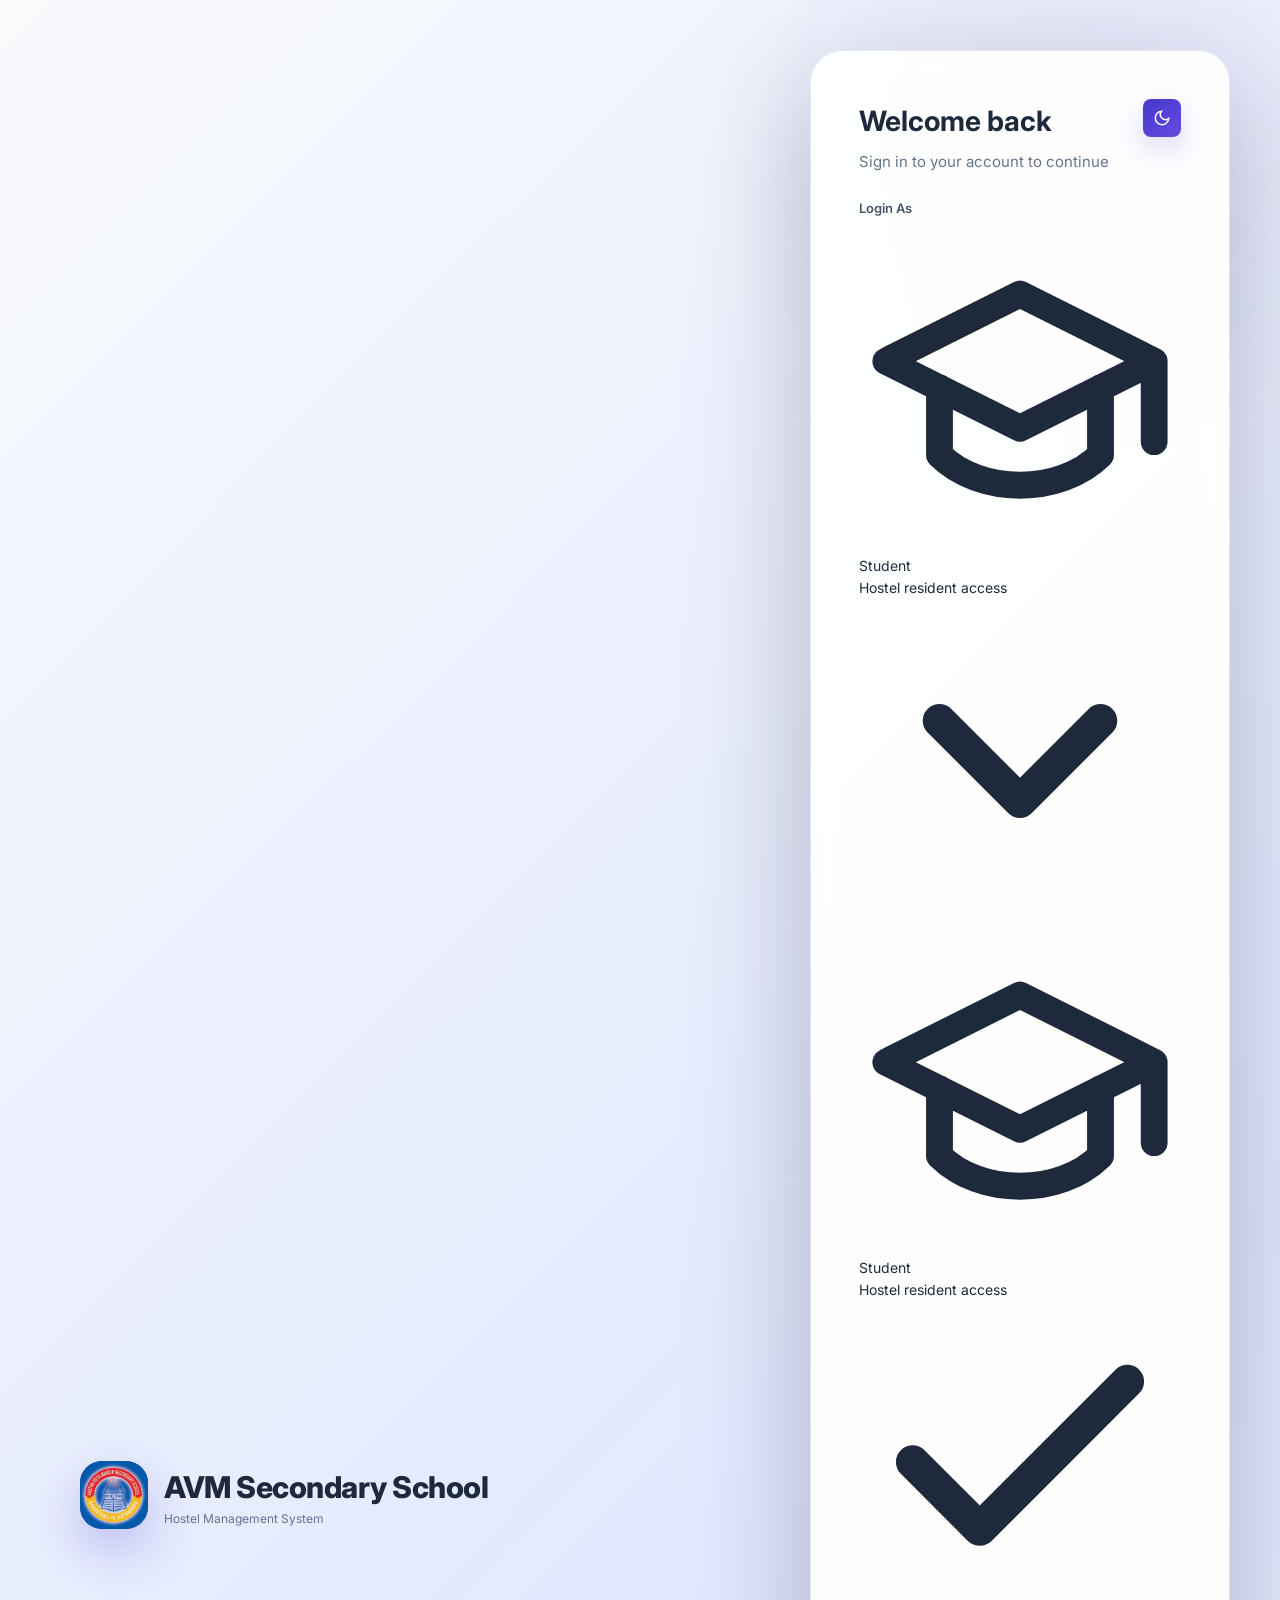
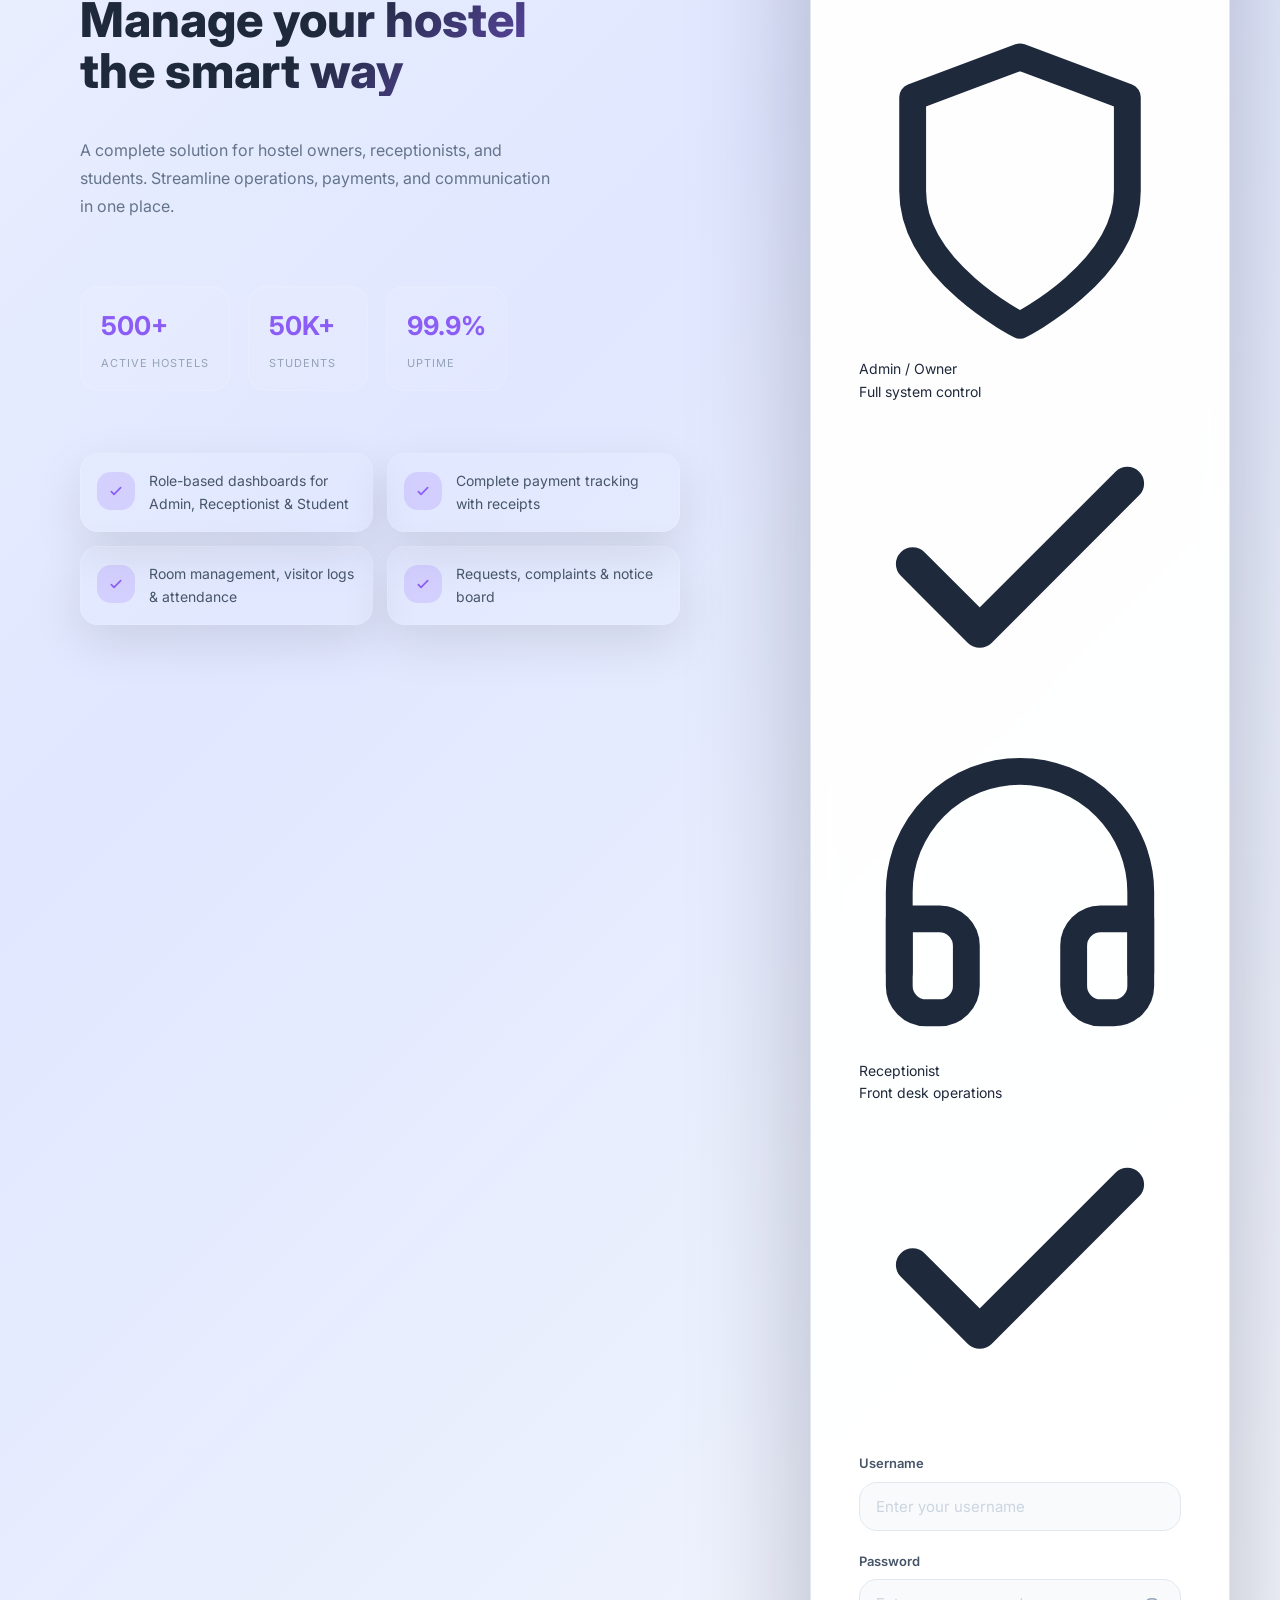
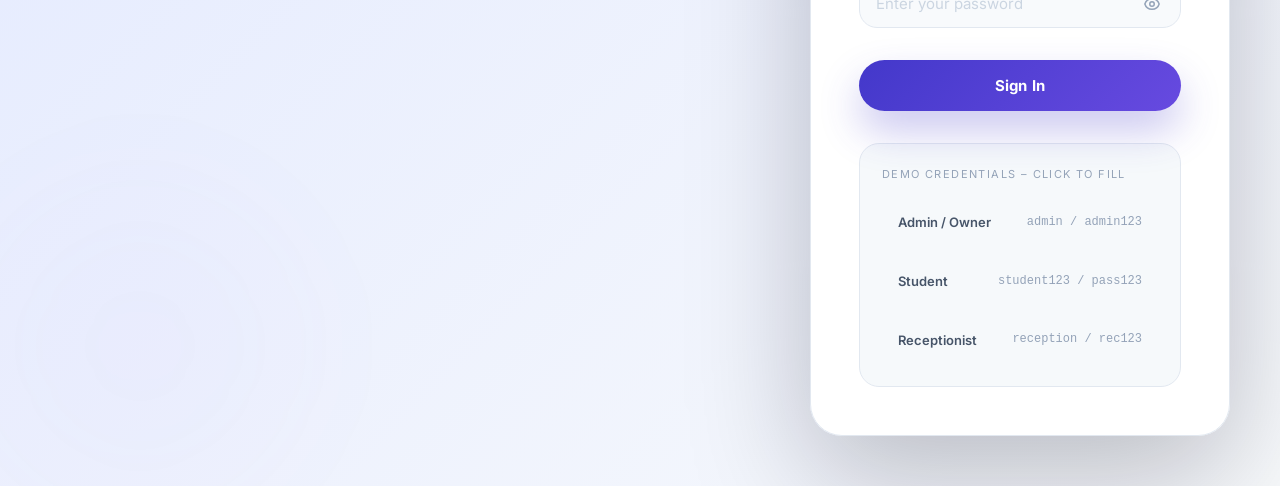
==== commit 8f06cdee: "Replace native role <select> with custom role-picker dropdown component" ====
--- a/login.html
+++ b/login.html
@@ -72,12 +72,52 @@
 
       <form id="loginForm" onsubmit="handleLogin(event)">
         <div class="form-group">
-          <label class="form-label" for="role">Login As</label>
-          <select class="form-control" id="role" required>
-            <option value="student">Student</option>
-            <option value="admin">Admin / Owner</option>
-            <option value="receptionist">Receptionist</option>
-          </select>
+          <label class="form-label">Login As</label>
+          <input type="hidden" id="role" value="student">
+          <div class="role-picker" id="rolePicker">
+            <div class="role-trigger" id="roleTrigger" onclick="toggleRolePicker()">
+              <div class="role-trigger-icon" id="roleTriggerIcon">
+                <svg xmlns="http://www.w3.org/2000/svg" viewBox="0 0 24 24" fill="none" stroke="currentColor" stroke-width="2" stroke-linecap="round" stroke-linejoin="round"><path d="M22 10v6M2 10l10-5 10 5-10 5z"/><path d="M6 12v5c3 3 9 3 12 0v-5"/></svg>
+              </div>
+              <div class="role-trigger-text">
+                <div class="role-trigger-name" id="roleTriggerName">Student</div>
+                <div class="role-trigger-sub" id="roleTriggerSub">Hostel resident access</div>
+              </div>
+              <svg class="role-trigger-chevron" xmlns="http://www.w3.org/2000/svg" viewBox="0 0 24 24" fill="none" stroke="currentColor" stroke-width="2.5" stroke-linecap="round" stroke-linejoin="round"><polyline points="6 9 12 15 18 9"/></svg>
+            </div>
+            <div class="role-dropdown-panel" id="roleDropdownPanel">
+              <div class="role-option selected" data-value="student" data-name="Student" data-sub="Hostel resident access" data-color="blue" onclick="selectRoleOption(this)">
+                <div class="role-opt-icon blue">
+                  <svg xmlns="http://www.w3.org/2000/svg" viewBox="0 0 24 24" fill="none" stroke="currentColor" stroke-width="2" stroke-linecap="round" stroke-linejoin="round"><path d="M22 10v6M2 10l10-5 10 5-10 5z"/><path d="M6 12v5c3 3 9 3 12 0v-5"/></svg>
+                </div>
+                <div class="role-opt-text">
+                  <div class="role-opt-name">Student</div>
+                  <div class="role-opt-sub">Hostel resident access</div>
+                </div>
+                <svg class="role-opt-check" xmlns="http://www.w3.org/2000/svg" viewBox="0 0 24 24" fill="none" stroke="currentColor" stroke-width="2.5" stroke-linecap="round" stroke-linejoin="round"><polyline points="20 6 9 17 4 12"/></svg>
+              </div>
+              <div class="role-option" data-value="admin" data-name="Admin / Owner" data-sub="Full system control" data-color="purple" onclick="selectRoleOption(this)">
+                <div class="role-opt-icon purple">
+                  <svg xmlns="http://www.w3.org/2000/svg" viewBox="0 0 24 24" fill="none" stroke="currentColor" stroke-width="2" stroke-linecap="round" stroke-linejoin="round"><path d="M12 22s8-4 8-10V5l-8-3-8 3v7c0 6 8 10 8 10z"/></svg>
+                </div>
+                <div class="role-opt-text">
+                  <div class="role-opt-name">Admin / Owner</div>
+                  <div class="role-opt-sub">Full system control</div>
+                </div>
+                <svg class="role-opt-check" xmlns="http://www.w3.org/2000/svg" viewBox="0 0 24 24" fill="none" stroke="currentColor" stroke-width="2.5" stroke-linecap="round" stroke-linejoin="round"><polyline points="20 6 9 17 4 12"/></svg>
+              </div>
+              <div class="role-option" data-value="receptionist" data-name="Receptionist" data-sub="Front desk operations" data-color="cyan" onclick="selectRoleOption(this)">
+                <div class="role-opt-icon cyan">
+                  <svg xmlns="http://www.w3.org/2000/svg" viewBox="0 0 24 24" fill="none" stroke="currentColor" stroke-width="2" stroke-linecap="round" stroke-linejoin="round"><path d="M3 18v-6a9 9 0 0 1 18 0v6"/><path d="M21 19a2 2 0 0 1-2 2h-1a2 2 0 0 1-2-2v-3a2 2 0 0 1 2-2h3zM3 19a2 2 0 0 0 2 2h1a2 2 0 0 0 2-2v-3a2 2 0 0 0-2-2H3z"/></svg>
+                </div>
+                <div class="role-opt-text">
+                  <div class="role-opt-name">Receptionist</div>
+                  <div class="role-opt-sub">Front desk operations</div>
+                </div>
+                <svg class="role-opt-check" xmlns="http://www.w3.org/2000/svg" viewBox="0 0 24 24" fill="none" stroke="currentColor" stroke-width="2.5" stroke-linecap="round" stroke-linejoin="round"><polyline points="20 6 9 17 4 12"/></svg>
+              </div>
+            </div>
+          </div>
         </div>
 
         <div class="form-group">
